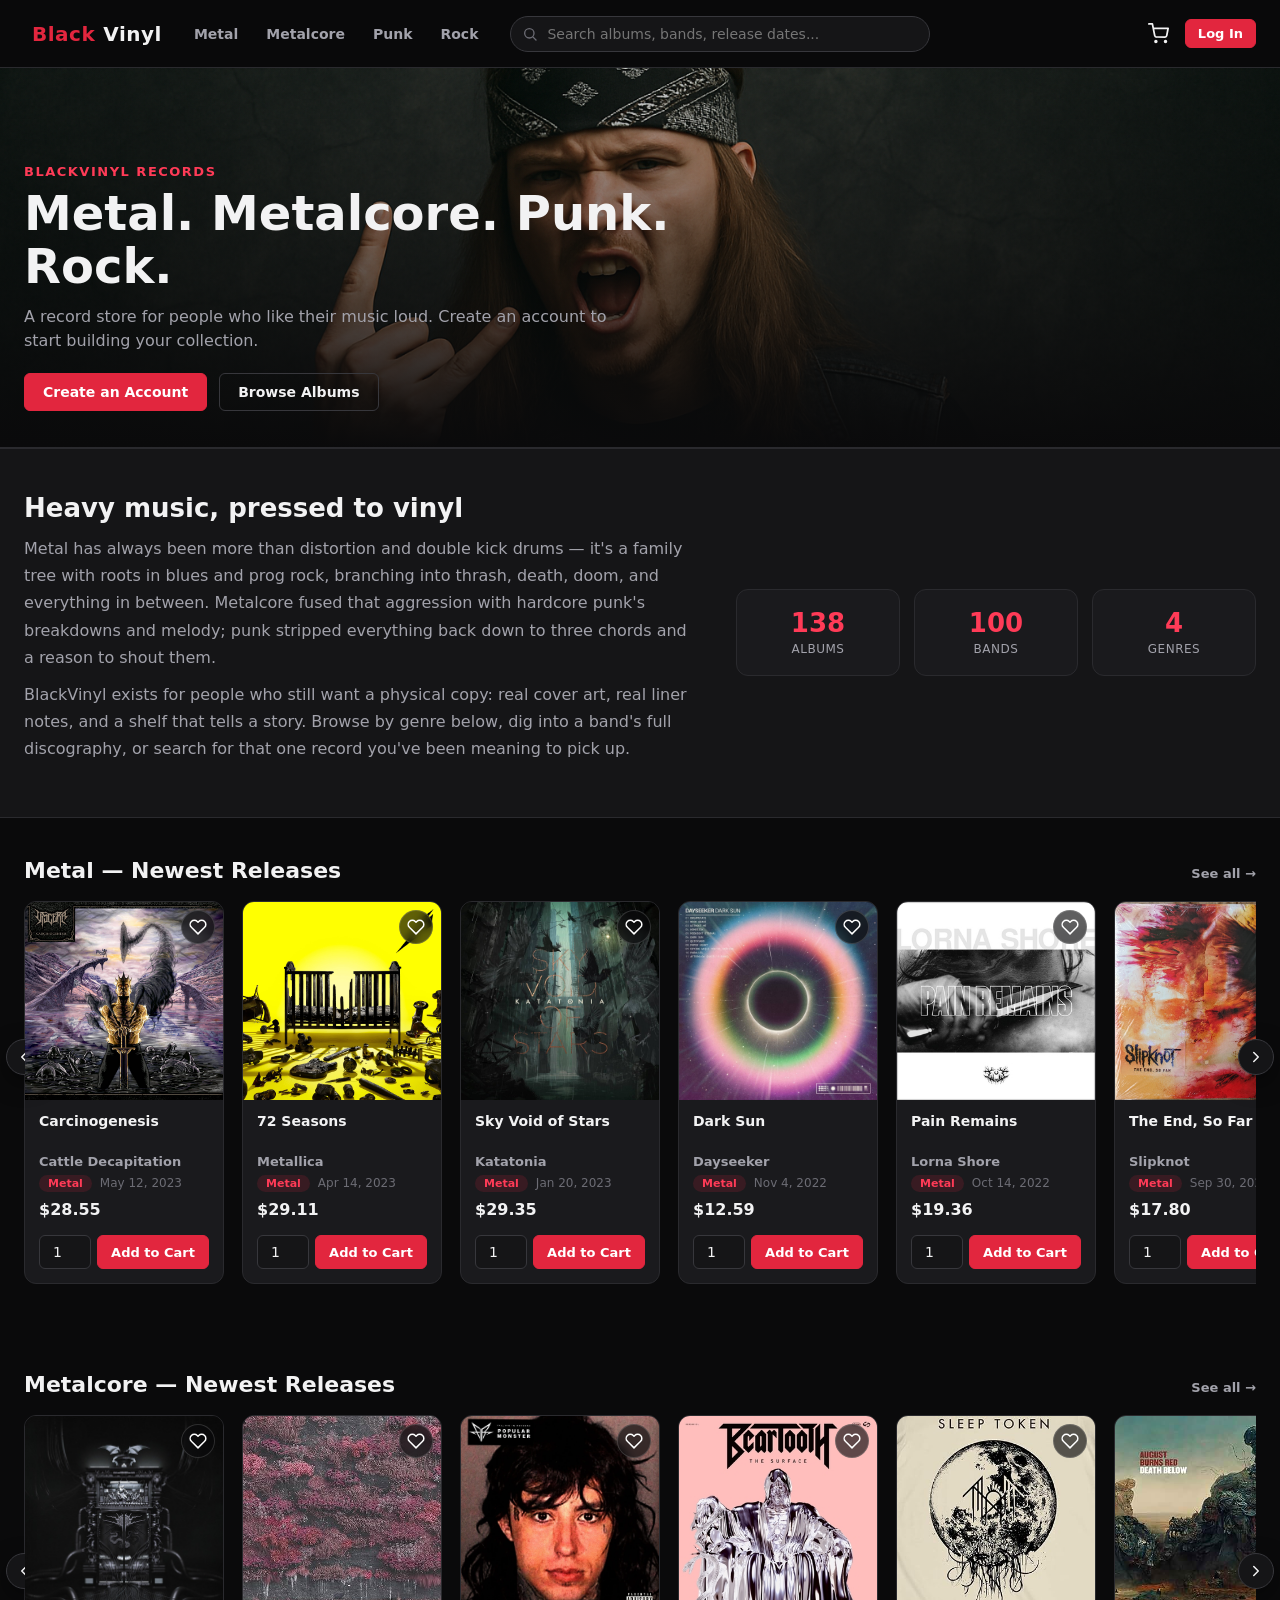
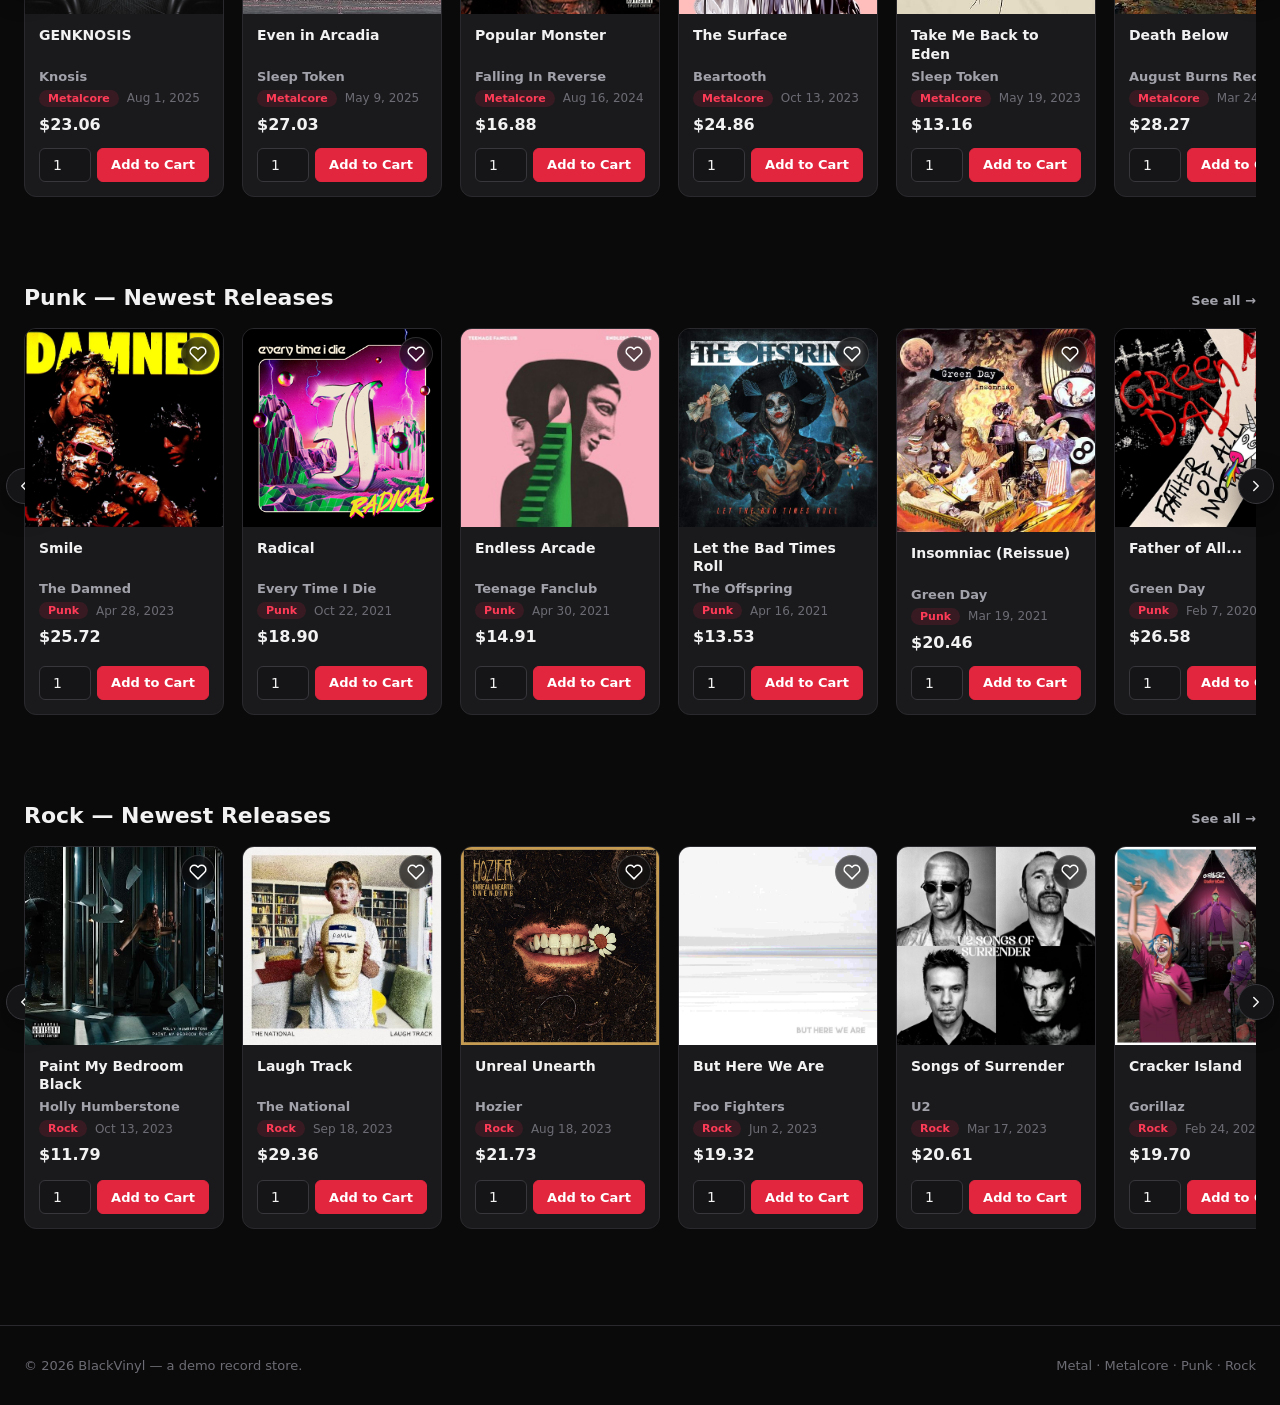
==== index.html @ 6f40c738 "Initial commit: BlackVinyl storefront Static EC site for metal/metalcore/punk/rock albums, built for" ====
<!DOCTYPE html>
<html lang="en">
<head>
<meta charset="UTF-8">
<meta name="viewport" content="width=device-width, initial-scale=1.0">
<title>BlackVinyl — Metal, Metalcore, Punk &amp; Rock Albums</title>
<meta name="description" content="BlackVinyl is a record store for metal, metalcore, punk, and rock albums.">
<link rel="icon" href="data:image/svg+xml,%3Csvg xmlns='http://www.w3.org/2000/svg' viewBox='0 0 100 100'%3E%3Ctext y='.9em' font-size='90'%3E%F0%9F%92%BF%3C/text%3E%3C/svg%3E">
<link rel="stylesheet" href="css/styles.css">
</head>
<body>
<div id="navbar-root"></div>

<main>
  <div id="hero-root"></div>

  <section class="info-band">
    <div class="container info-band-grid">
      <div>
        <h2>Heavy music, pressed to vinyl</h2>
        <p>Metal has always been more than distortion and double kick drums — it's a family tree with roots in blues and prog rock, branching into thrash, death, doom, and everything in between. Metalcore fused that aggression with hardcore punk's breakdowns and melody; punk stripped everything back down to three chords and a reason to shout them.</p>
        <p>BlackVinyl exists for people who still want a physical copy: real cover art, real liner notes, and a shelf that tells a story. Browse by genre below, dig into a band's full discography, or search for that one record you've been meaning to pick up.</p>
      </div>
      <div class="info-stats">
        <div class="info-stat"><strong id="stat-albums">—</strong><span>Albums</span></div>
        <div class="info-stat"><strong id="stat-bands">—</strong><span>Bands</span></div>
        <div class="info-stat"><strong>4</strong><span>Genres</span></div>
      </div>
    </div>
  </section>

  <div class="container">
    <section class="section" id="carousel-metal"></section>
    <section class="section" id="carousel-metalcore"></section>
    <section class="section" id="carousel-punk"></section>
    <section class="section" id="carousel-rock"></section>
  </div>
</main>

<div id="footer-root"></div>

<script src="js/data.js"></script>
<script src="js/store.js"></script>
<script src="js/ui.js"></script>
<script src="js/pages/home.js"></script>
</body>
</html>
---- css/styles.css ----
/* css/styles.css — shared design system for every page of the store. */

:root {
  --bg: #0a0a0b;
  --bg-elevated: #151517;
  --bg-card: #1a1a1d;
  --bg-card-hover: #202024;
  --border: #2a2a2e;
  --border-light: #37373c;
  --text: #f2f2f3;
  --text-muted: #a2a2ab;
  --text-faint: #6c6c74;
  --accent: #e2263e;
  --accent-hover: #ff3b57;
  --accent-soft: rgba(226, 38, 62, 0.15);
  --success: #35c76c;
  --danger: #ff5c5c;
  --radius-sm: 6px;
  --radius: 12px;
  --radius-lg: 18px;
  --shadow: 0 8px 24px rgba(0, 0, 0, 0.45);
  --header-h: 68px;
  --max-width: 1320px;
  --font: 'Segoe UI', 'Inter', system-ui, -apple-system, Roboto, Helvetica, Arial, sans-serif;
}

* { box-sizing: border-box; }

html, body {
  margin: 0;
  padding: 0;
  background: var(--bg);
  color: var(--text);
  font-family: var(--font);
  scroll-behavior: smooth;
}

body {
  min-height: 100vh;
  display: flex;
  flex-direction: column;
}

a { color: inherit; text-decoration: none; }
a:hover { color: var(--accent-hover); }

img { max-width: 100%; display: block; }

button, input, select { font-family: inherit; }

.container {
  width: 100%;
  max-width: var(--max-width);
  margin: 0 auto;
  padding: 0 24px;
}

main { flex: 1 0 auto; }

.visually-hidden {
  position: absolute !important;
  width: 1px; height: 1px;
  padding: 0; margin: -1px;
  overflow: hidden;
  clip: rect(0,0,0,0);
  white-space: nowrap;
  border: 0;
}

/* ---------------------------- buttons ------------------------------------ */

.btn {
  display: inline-flex;
  align-items: center;
  justify-content: center;
  gap: 6px;
  padding: 10px 18px;
  border-radius: var(--radius-sm);
  border: 1px solid var(--border-light);
  background: var(--bg-elevated);
  color: var(--text);
  font-size: 14px;
  font-weight: 600;
  cursor: pointer;
  transition: background .15s ease, border-color .15s ease, transform .05s ease;
  white-space: nowrap;
}
.btn:hover { background: var(--bg-card-hover); border-color: var(--border-light); }
.btn:active { transform: scale(0.98); }
.btn:disabled { opacity: .5; cursor: not-allowed; }

.btn-primary {
  background: var(--accent);
  border-color: var(--accent);
  color: #fff;
}
.btn-primary:hover { background: var(--accent-hover); border-color: var(--accent-hover); }

.btn-outline {
  background: transparent;
  border-color: var(--border-light);
}

.btn-sm { padding: 6px 12px; font-size: 13px; }
.btn-block { width: 100%; }

.btn-icon {
  width: 38px; height: 38px;
  padding: 0;
  border-radius: 50%;
  background: transparent;
  border: 1px solid transparent;
}
.btn-icon:hover { background: var(--bg-elevated); }
.btn-icon svg { width: 20px; height: 20px; }

.btn-danger-text { color: var(--danger); background: transparent; border-color: var(--border); }
.btn-danger-text:hover { background: rgba(255,92,92,0.1); }

/* ---------------------------- header / nav -------------------------------- */

.site-header {
  position: sticky;
  top: 0;
  z-index: 50;
  height: var(--header-h);
  display: flex;
  align-items: center;
  background: rgba(10,10,11,0.92);
  backdrop-filter: blur(10px);
  border-bottom: 1px solid var(--border);
}

.site-header .container {
  display: flex;
  align-items: center;
  gap: 20px;
  height: 100%;
}

.brand {
  font-size: 20px;
  font-weight: 800;
  letter-spacing: 0.5px;
  color: var(--text);
  display: flex;
  align-items: center;
  gap: 8px;
  flex-shrink: 0;
}
.brand span { color: var(--accent); }

.nav-links {
  display: flex;
  align-items: center;
  gap: 4px;
  list-style: none;
  margin: 0;
  padding: 0;
}
.nav-links a {
  display: block;
  padding: 8px 12px;
  border-radius: var(--radius-sm);
  font-size: 14px;
  font-weight: 600;
  color: var(--text-muted);
}
.nav-links a:hover, .nav-links a.active {
  color: var(--text);
  background: var(--bg-elevated);
}

.nav-search {
  flex: 1 1 auto;
  max-width: 420px;
  position: relative;
}
.nav-search form { display: flex; }
.nav-search input {
  width: 100%;
  padding: 9px 14px 9px 36px;
  border-radius: 999px;
  border: 1px solid var(--border-light);
  background: var(--bg-elevated);
  color: var(--text);
  font-size: 14px;
}
.nav-search input:focus {
  outline: none;
  border-color: var(--accent);
}
.nav-search svg {
  position: absolute;
  left: 12px;
  top: 50%;
  transform: translateY(-50%);
  width: 16px; height: 16px;
  color: var(--text-faint);
  pointer-events: none;
}

.nav-icons {
  display: flex;
  align-items: center;
  gap: 6px;
  flex-shrink: 0;
  margin-left: auto;
}

.icon-btn {
  position: relative;
  width: 40px; height: 40px;
  display: flex; align-items: center; justify-content: center;
  border-radius: 50%;
  color: var(--text);
  border: 1px solid transparent;
  background: transparent;
  cursor: pointer;
}
.icon-btn:hover { background: var(--bg-elevated); }
.icon-btn svg { width: 21px; height: 21px; }

.badge-count {
  position: absolute;
  top: -2px; right: -2px;
  min-width: 18px; height: 18px;
  padding: 0 4px;
  border-radius: 999px;
  background: var(--accent);
  color: #fff;
  font-size: 11px;
  font-weight: 700;
  display: flex; align-items: center; justify-content: center;
  line-height: 1;
}

.user-menu { position: relative; }
.user-menu-panel {
  position: absolute;
  top: calc(100% + 8px);
  right: 0;
  min-width: 200px;
  background: var(--bg-elevated);
  border: 1px solid var(--border);
  border-radius: var(--radius);
  box-shadow: var(--shadow);
  padding: 8px;
  display: none;
  flex-direction: column;
  gap: 2px;
}
.user-menu-panel.open { display: flex; }
.user-menu-panel a, .user-menu-panel button {
  display: block;
  width: 100%;
  text-align: left;
  padding: 9px 12px;
  border-radius: var(--radius-sm);
  background: transparent;
  border: none;
  color: var(--text);
  font-size: 14px;
  cursor: pointer;
}
.user-menu-panel a:hover, .user-menu-panel button:hover { background: var(--bg-card-hover); }
.user-menu-panel .menu-divider { height: 1px; background: var(--border); margin: 6px 4px; }
.user-menu-email { padding: 6px 12px 10px; font-size: 12px; color: var(--text-faint); border-bottom: 1px solid var(--border); margin-bottom: 4px; }

.nav-toggle {
  display: none;
  width: 38px; height: 38px;
  border-radius: var(--radius-sm);
  background: transparent;
  border: 1px solid transparent;
  color: var(--text);
  cursor: pointer;
  flex-shrink: 0;
}
.nav-toggle:hover { background: var(--bg-elevated); }
.nav-toggle svg { width: 20px; height: 20px; }

/* ------------------------------- hero -------------------------------------- */

.hero {
  position: relative;
  min-height: 380px;
  display: flex;
  align-items: flex-end;
  background-size: cover;
  background-position: center 30%;
  border-bottom: 1px solid var(--border);
}
.hero-sm { min-height: 220px; }
.hero::before {
  content: '';
  position: absolute; inset: 0;
  background: linear-gradient(180deg, rgba(10,10,11,0.15) 0%, rgba(10,10,11,0.55) 55%, var(--bg) 100%);
}
.hero-content {
  position: relative;
  z-index: 1;
  padding: 40px 24px 36px;
  width: 100%;
  max-width: var(--max-width);
  margin: 0 auto;
}
.hero-eyebrow {
  color: var(--accent-hover);
  font-size: 13px;
  font-weight: 700;
  text-transform: uppercase;
  letter-spacing: 1.5px;
  margin: 0 0 8px;
}
.hero-title {
  font-size: clamp(28px, 5vw, 48px);
  font-weight: 800;
  margin: 0 0 12px;
  max-width: 720px;
  line-height: 1.1;
}
.hero-subtitle {
  font-size: 16px;
  color: var(--text-muted);
  max-width: 620px;
  margin: 0 0 20px;
  line-height: 1.5;
}
.hero-actions { display: flex; gap: 12px; flex-wrap: wrap; }

/* ------------------------------ sections ----------------------------------- */

.section {
  padding: 40px 0;
}
.section-header {
  display: flex;
  align-items: baseline;
  justify-content: space-between;
  gap: 16px;
  margin-bottom: 18px;
}
.section-title {
  font-size: 22px;
  font-weight: 800;
  margin: 0;
}
.section-link { font-size: 13px; font-weight: 700; color: var(--text-muted); }
.section-link:hover { color: var(--accent-hover); }

.info-band {
  background: var(--bg-elevated);
  border-top: 1px solid var(--border);
  border-bottom: 1px solid var(--border);
  padding: 44px 0;
}
.info-band-grid {
  display: grid;
  grid-template-columns: 1.3fr 1fr;
  gap: 36px;
  align-items: center;
}
.info-band h2 { font-size: 26px; margin: 0 0 12px; }
.info-band p { color: var(--text-muted); line-height: 1.7; margin: 0 0 10px; }
.info-stats { display: grid; grid-template-columns: repeat(3, 1fr); gap: 14px; }
.info-stat {
  background: var(--bg-card);
  border: 1px solid var(--border);
  border-radius: var(--radius);
  padding: 18px;
  text-align: center;
}
.info-stat strong { display: block; font-size: 26px; color: var(--accent-hover); }
.info-stat span { font-size: 12px; color: var(--text-muted); text-transform: uppercase; letter-spacing: 0.5px; }

/* ------------------------------ carousel ------------------------------------ */

.carousel-wrap { position: relative; }
.carousel-track {
  display: flex;
  gap: 18px;
  overflow-x: auto;
  scroll-snap-type: x proximity;
  padding-bottom: 8px;
  scrollbar-width: thin;
  scrollbar-color: var(--border-light) transparent;
}
.carousel-track::-webkit-scrollbar { height: 8px; }
.carousel-track::-webkit-scrollbar-thumb { background: var(--border-light); border-radius: 999px; }
.carousel-track > .album-card { flex: 0 0 200px; scroll-snap-align: start; }

.carousel-nav {
  position: absolute;
  top: 40%;
  transform: translateY(-50%);
  width: 36px; height: 36px;
  border-radius: 50%;
  background: var(--bg-elevated);
  border: 1px solid var(--border-light);
  color: var(--text);
  display: flex; align-items: center; justify-content: center;
  cursor: pointer;
  box-shadow: var(--shadow);
}
.carousel-nav.prev { left: -18px; }
.carousel-nav.next { right: -18px; }
.carousel-nav svg { width: 18px; height: 18px; }

/* ------------------------------ album grid / card ---------------------------- */

.album-grid {
  display: grid;
  grid-template-columns: repeat(auto-fill, minmax(190px, 1fr));
  gap: 20px;
}

.album-card {
  background: var(--bg-card);
  border: 1px solid var(--border);
  border-radius: var(--radius);
  overflow: hidden;
  display: flex;
  flex-direction: column;
  transition: border-color .15s ease, transform .15s ease;
}
.album-card:hover { border-color: var(--border-light); transform: translateY(-2px); }

.album-card-media {
  position: relative;
  aspect-ratio: 1 / 1;
  background: var(--bg-elevated);
}
.album-card-media img { width: 100%; height: 100%; object-fit: cover; }

.like-btn {
  position: absolute;
  top: 8px; right: 8px;
  width: 34px; height: 34px;
  border-radius: 50%;
  border: 1px solid rgba(255,255,255,0.15);
  background: rgba(10,10,11,0.65);
  backdrop-filter: blur(4px);
  color: #fff;
  display: flex; align-items: center; justify-content: center;
  cursor: pointer;
}
.like-btn svg { width: 18px; height: 18px; }
.like-btn.liked { color: var(--accent); border-color: var(--accent); }
.like-btn.liked svg { fill: var(--accent); }

.remove-liked-btn {
  position: absolute;
  top: 8px; right: 8px;
  width: 34px; height: 34px;
  border-radius: 50%;
  border: 1px solid rgba(255,255,255,0.15);
  background: rgba(10,10,11,0.65);
  color: #fff;
  display: flex; align-items: center; justify-content: center;
  cursor: pointer;
}
.remove-liked-btn:hover { background: var(--danger); border-color: var(--danger); }
.remove-liked-btn svg { width: 16px; height: 16px; }

.album-card-body {
  padding: 12px 14px 14px;
  display: flex;
  flex-direction: column;
  gap: 6px;
  flex: 1;
}
.album-card-title {
  font-size: 14px;
  font-weight: 700;
  line-height: 1.3;
  display: -webkit-box;
  -webkit-line-clamp: 2;
  -webkit-box-orient: vertical;
  overflow: hidden;
  min-height: 2.6em;
}
.album-card-band {
  font-size: 13px;
  color: var(--text-muted);
  font-weight: 600;
}
.album-card-band:hover { color: var(--accent-hover); }
.album-card-meta {
  display: flex;
  align-items: center;
  gap: 8px;
  font-size: 12px;
  color: var(--text-faint);
}
.genre-pill {
  display: inline-block;
  padding: 2px 9px;
  border-radius: 999px;
  background: var(--accent-soft);
  color: var(--accent-hover);
  font-size: 11px;
  font-weight: 700;
  text-transform: capitalize;
}
.genre-pill:hover { background: var(--accent); color: #fff; }

.album-card-price {
  font-size: 16px;
  font-weight: 800;
  margin-top: 2px;
}

.album-card-actions {
  margin-top: auto;
  padding-top: 8px;
  display: flex;
  flex-direction: column;
  gap: 6px;
}
.add-to-cart-row { display: flex; gap: 6px; }
.qty-input {
  width: 52px;
  padding: 8px 6px;
  text-align: center;
  border-radius: var(--radius-sm);
  border: 1px solid var(--border-light);
  background: var(--bg-elevated);
  color: var(--text);
  font-size: 14px;
}
.qty-input:focus { outline: none; border-color: var(--accent); }
.add-to-cart-row .btn { flex: 1; }

.already-in-cart-note {
  font-size: 11.5px;
  color: var(--success);
  font-weight: 600;
}

/* ------------------------------ page banner / grids --------------------------- */

.page-header { margin-bottom: 22px; }
.page-title { font-size: 24px; font-weight: 800; margin: 0 0 4px; }
.page-subtitle { color: var(--text-muted); font-size: 14px; margin: 0; }

.band-chip-grid {
  display: flex; flex-wrap: wrap; gap: 8px;
}

.empty-state {
  text-align: center;
  padding: 60px 20px;
  color: var(--text-muted);
}
.empty-state h3 { color: var(--text); font-size: 18px; margin: 0 0 8px; }
.empty-state svg { width: 44px; height: 44px; color: var(--text-faint); margin-bottom: 14px; }

/* ------------------------------ forms ------------------------------------- */

.auth-wrap {
  max-width: 420px;
  margin: 48px auto;
  background: var(--bg-card);
  border: 1px solid var(--border);
  border-radius: var(--radius-lg);
  padding: 32px;
}
.auth-tabs {
  display: flex;
  border: 1px solid var(--border);
  border-radius: var(--radius-sm);
  overflow: hidden;
  margin-bottom: 24px;
}
.auth-tab {
  flex: 1;
  text-align: center;
  padding: 10px;
  cursor: pointer;
  font-weight: 700;
  font-size: 14px;
  color: var(--text-muted);
  background: var(--bg-elevated);
}
.auth-tab.active { background: var(--accent); color: #fff; }

.form-group { margin-bottom: 16px; }
.form-group label {
  display: block;
  font-size: 13px;
  font-weight: 600;
  color: var(--text-muted);
  margin-bottom: 6px;
}
.form-group input {
  width: 100%;
  padding: 11px 12px;
  border-radius: var(--radius-sm);
  border: 1px solid var(--border-light);
  background: var(--bg-elevated);
  color: var(--text);
  font-size: 14px;
}
.form-group input:focus { outline: none; border-color: var(--accent); }
.form-row { display: flex; gap: 12px; }
.form-row .form-group { flex: 1; }

.form-error {
  background: rgba(255,92,92,0.12);
  border: 1px solid rgba(255,92,92,0.35);
  color: var(--danger);
  padding: 10px 12px;
  border-radius: var(--radius-sm);
  font-size: 13px;
  margin-bottom: 16px;
  display: none;
}
.form-error.show { display: block; }

.form-success {
  background: rgba(53,199,108,0.12);
  border: 1px solid rgba(53,199,108,0.35);
  color: var(--success);
  padding: 10px 12px;
  border-radius: var(--radius-sm);
  font-size: 13px;
  margin-bottom: 16px;
}

/* ------------------------------ cart / checkout ------------------------------ */

.cart-layout {
  display: grid;
  grid-template-columns: 1fr 340px;
  gap: 28px;
  align-items: start;
}
.cart-list { display: flex; flex-direction: column; gap: 12px; }
.cart-line {
  display: flex;
  align-items: center;
  gap: 14px;
  background: var(--bg-card);
  border: 1px solid var(--border);
  border-radius: var(--radius);
  padding: 12px;
}
.cart-line img {
  width: 72px; height: 72px;
  object-fit: cover;
  border-radius: var(--radius-sm);
  flex-shrink: 0;
}
.cart-line-info { flex: 1; min-width: 0; }
.cart-line-title { font-weight: 700; font-size: 14px; margin: 0 0 2px; }
.cart-line-band { font-size: 13px; color: var(--text-muted); margin: 0 0 6px; }
.cart-line-price { font-size: 13px; color: var(--text-faint); }
.cart-line-controls {
  display: flex;
  align-items: center;
  gap: 10px;
  flex-shrink: 0;
}
.qty-stepper {
  display: flex;
  align-items: center;
  border: 1px solid var(--border-light);
  border-radius: var(--radius-sm);
  overflow: hidden;
}
.qty-stepper button {
  width: 30px; height: 30px;
  background: var(--bg-elevated);
  border: none;
  color: var(--text);
  cursor: pointer;
  font-size: 16px;
}
.qty-stepper button:hover { background: var(--bg-card-hover); }
.qty-stepper input {
  width: 40px;
  text-align: center;
  border: none;
  background: transparent;
  color: var(--text);
  font-size: 14px;
}
.cart-line-total { font-weight: 800; min-width: 70px; text-align: right; }

.summary-card {
  background: var(--bg-card);
  border: 1px solid var(--border);
  border-radius: var(--radius);
  padding: 20px;
  position: sticky;
  top: calc(var(--header-h) + 16px);
}
.summary-row {
  display: flex;
  justify-content: space-between;
  font-size: 14px;
  color: var(--text-muted);
  margin-bottom: 10px;
}
.summary-row.total {
  color: var(--text);
  font-weight: 800;
  font-size: 18px;
  border-top: 1px solid var(--border);
  padding-top: 12px;
  margin-top: 8px;
}

.checkout-item {
  display: flex;
  justify-content: space-between;
  gap: 10px;
  font-size: 13px;
  padding: 8px 0;
  border-bottom: 1px solid var(--border);
}
.checkout-item:last-child { border-bottom: none; }

/* ------------------------------ orders ------------------------------------- */

.order-card {
  background: var(--bg-card);
  border: 1px solid var(--border);
  border-radius: var(--radius);
  padding: 18px 20px;
  margin-bottom: 16px;
}
.order-card-head {
  display: flex;
  flex-wrap: wrap;
  justify-content: space-between;
  gap: 10px;
  align-items: center;
  margin-bottom: 12px;
  padding-bottom: 12px;
  border-bottom: 1px solid var(--border);
}
.order-id { font-weight: 800; font-family: 'Consolas', monospace; letter-spacing: 0.5px; }
.order-meta { display: flex; gap: 18px; flex-wrap: wrap; font-size: 13px; color: var(--text-muted); }
.order-meta strong { color: var(--text); }
.order-items-list { display: flex; flex-direction: column; gap: 8px; }
.order-item-row {
  display: flex;
  align-items: center;
  gap: 10px;
  font-size: 13px;
}
.order-item-row img { width: 40px; height: 40px; object-fit: cover; border-radius: 6px; }
.order-item-row .grow { flex: 1; color: var(--text-muted); }

/* ------------------------------ toasts -------------------------------------- */

.toast-container {
  position: fixed;
  bottom: 20px;
  right: 20px;
  z-index: 200;
  display: flex;
  flex-direction: column;
  gap: 10px;
}
.toast {
  background: var(--bg-elevated);
  border: 1px solid var(--border-light);
  border-left: 4px solid var(--accent);
  color: var(--text);
  padding: 12px 16px;
  border-radius: var(--radius-sm);
  box-shadow: var(--shadow);
  font-size: 14px;
  min-width: 220px;
  max-width: 320px;
  animation: toast-in .18s ease-out;
}
.toast.success { border-left-color: var(--success); }
@keyframes toast-in {
  from { opacity: 0; transform: translateY(8px); }
  to { opacity: 1; transform: translateY(0); }
}

/* ------------------------------ footer -------------------------------------- */

.site-footer {
  border-top: 1px solid var(--border);
  padding: 32px 0;
  margin-top: 48px;
  color: var(--text-faint);
  font-size: 13px;
}
.site-footer .container {
  display: flex;
  justify-content: space-between;
  flex-wrap: wrap;
  gap: 10px;
}

/* ------------------------------ generic panel -------------------------------- */

.panel {
  background: var(--bg-card);
  border: 1px solid var(--border);
  border-radius: var(--radius-lg);
  padding: 28px;
}
.panel-narrow { max-width: 480px; margin: 0 auto; }
.panel-title { font-size: 20px; font-weight: 800; margin: 0 0 20px; }
.field-static {
  padding: 11px 12px;
  border-radius: var(--radius-sm);
  border: 1px solid var(--border);
  background: var(--bg-elevated);
  color: var(--text-muted);
  font-size: 14px;
}
.breadcrumb { font-size: 13px; color: var(--text-faint); margin-bottom: 14px; }
.breadcrumb a:hover { color: var(--accent-hover); }

/* ------------------------------ album detail page ----------------------------- */

.album-detail-card {
  display: grid;
  grid-template-columns: 340px 1fr;
  gap: 32px;
  padding: 0;
  background: transparent;
  border: none;
}
.album-detail-cover {
  border-radius: var(--radius-lg);
  overflow: hidden;
  border: 1px solid var(--border);
  aspect-ratio: 1 / 1;
  background: var(--bg-elevated);
  position: relative;
}
.album-detail-cover img { width: 100%; height: 100%; object-fit: cover; }
.album-detail-info { display: flex; flex-direction: column; gap: 10px; padding-top: 4px; }
.album-detail-title { font-size: 30px; font-weight: 800; margin: 0; line-height: 1.2; }
.album-detail-band { font-size: 17px; color: var(--text-muted); font-weight: 600; }
.album-detail-band:hover { color: var(--accent-hover); }
.album-detail-meta { display: flex; align-items: center; gap: 12px; margin: 4px 0; }
.album-detail-price { font-size: 28px; font-weight: 800; margin: 10px 0; }
.album-detail-actions { display: flex; align-items: center; gap: 12px; flex-wrap: wrap; margin-top: 6px; }
.album-detail-actions .qty-input { width: 64px; padding: 12px 8px; }
.album-detail-actions .btn { padding: 12px 22px; }
.album-detail-like {
  width: 48px; height: 48px;
  border-radius: 50%;
  border: 1px solid var(--border-light);
  background: var(--bg-elevated);
  color: var(--text);
  display: flex; align-items: center; justify-content: center;
  cursor: pointer;
}
.album-detail-like svg { width: 22px; height: 22px; }
.album-detail-like.liked { color: var(--accent); border-color: var(--accent); }
.album-detail-like.liked svg { fill: var(--accent); }

@media (max-width: 700px) {
  .album-detail-card { grid-template-columns: 1fr; }
}

/* ------------------------------ responsive ---------------------------------- */

@media (max-width: 980px) {
  .info-band-grid { grid-template-columns: 1fr; }
  .cart-layout { grid-template-columns: 1fr; }
  .summary-card { position: static; }
}

@media (max-width: 760px) {
  .nav-toggle { display: flex; align-items: center; justify-content: center; }
  .nav-links {
    display: none;
    position: absolute;
    top: 100%;
    left: 0;
    right: 0;
    flex-direction: column;
    align-items: stretch;
    gap: 2px;
    background: var(--bg-elevated);
    border-bottom: 1px solid var(--border);
    padding: 8px 16px 14px;
    box-shadow: var(--shadow);
  }
  .nav-links.open { display: flex; }
  .nav-links a { padding: 10px 12px; }
  .site-header { height: auto; padding: 10px 0; position: sticky; }
  .site-header .container { flex-wrap: wrap; position: relative; }
  .nav-search { order: 3; max-width: none; width: 100%; margin-top: 10px; }
  .hero { min-height: 300px; }
  .album-grid { grid-template-columns: repeat(auto-fill, minmax(150px, 1fr)); gap: 14px; }
  .carousel-track > .album-card { flex-basis: 150px; }
}
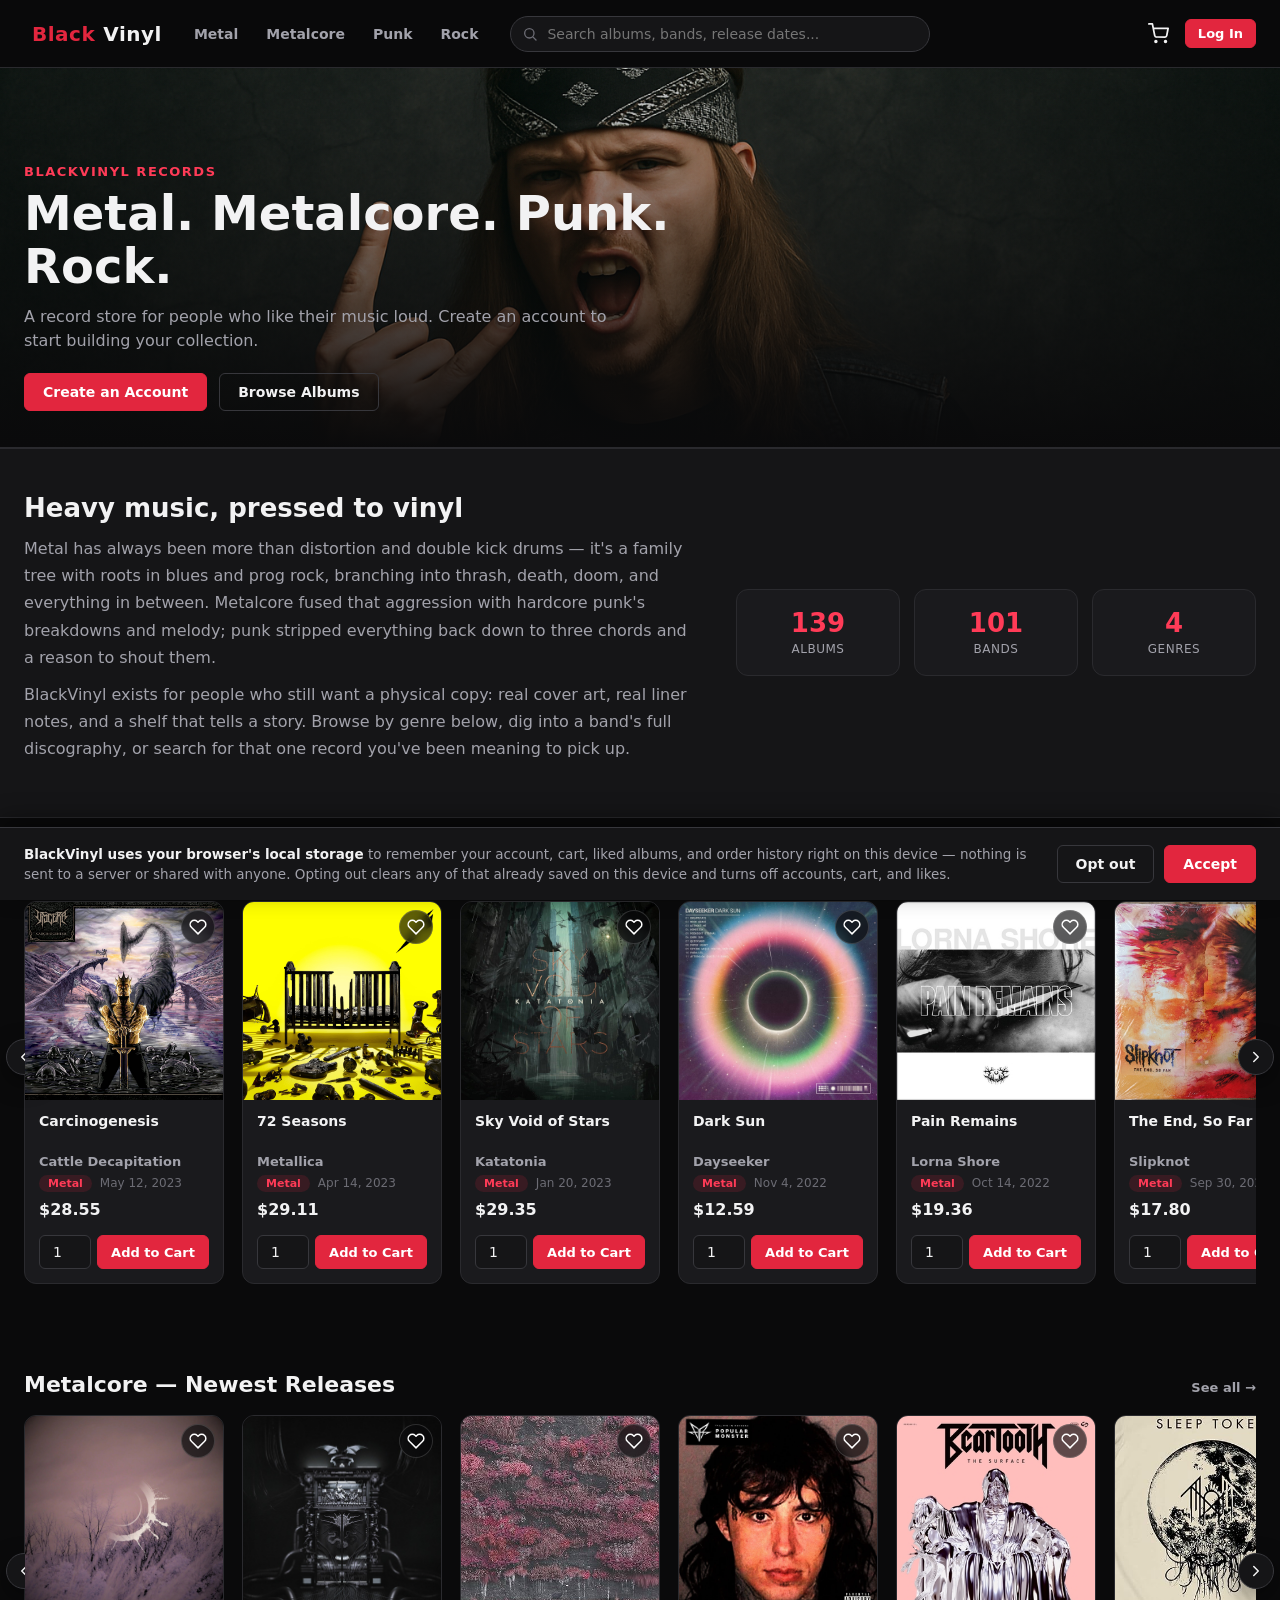
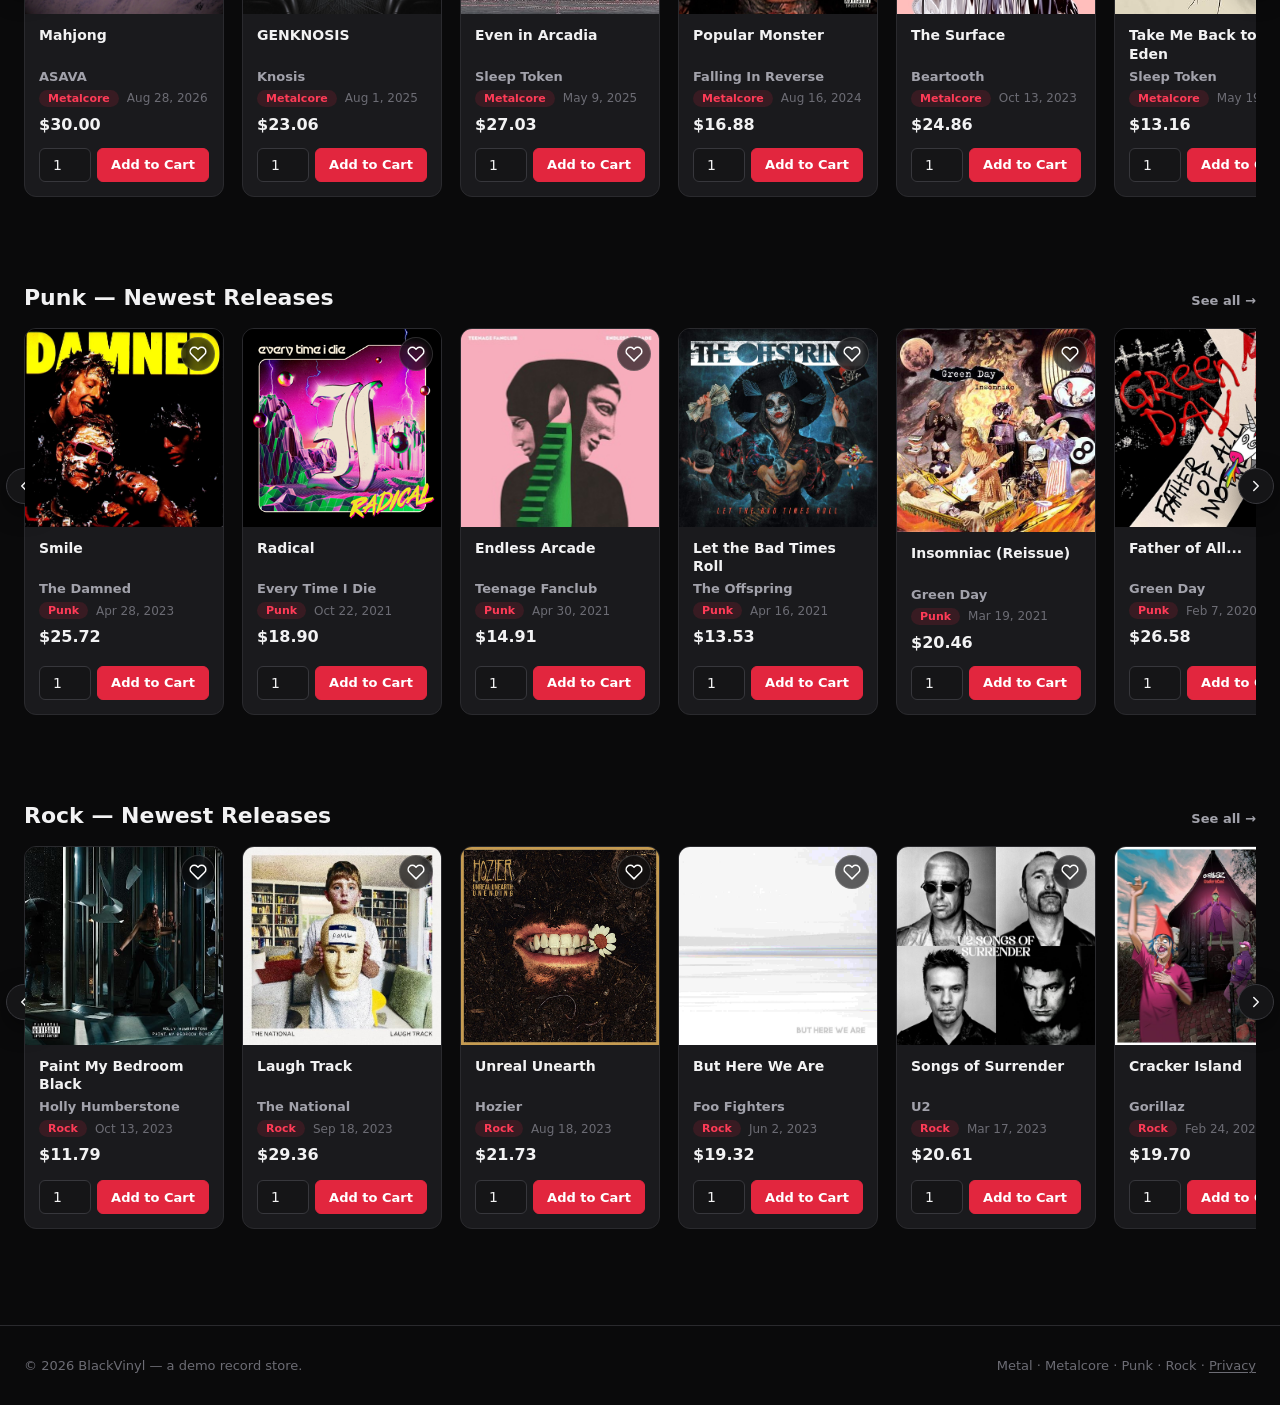
==== commit 287771af: "Embed Salesforce Data Cloud (C360A) beacon script on every page Added <script src="https://cdn.c360a" ====
--- a/index.html
+++ b/index.html
@@ -7,6 +7,7 @@
 <meta name="description" content="BlackVinyl is a record store for metal, metalcore, punk, and rock albums.">
 <link rel="icon" href="data:image/svg+xml,%3Csvg xmlns='http://www.w3.org/2000/svg' viewBox='0 0 100 100'%3E%3Ctext y='.9em' font-size='90'%3E%F0%9F%92%BF%3C/text%3E%3C/svg%3E">
 <link rel="stylesheet" href="css/styles.css">
+<script src="https://cdn.c360a.salesforce.com/beacon/c360a/7de6a3b1-0e6a-4644-84d8-524a1e90d727/scripts/c360a.min.js"></script>
 </head>
 <body>
 <div id="navbar-root"></div>
--- a/css/styles.css
+++ b/css/styles.css
@@ -656,6 +656,8 @@
 .cart-line-title { font-weight: 700; font-size: 14px; margin: 0 0 2px; }
 .cart-line-band { font-size: 13px; color: var(--text-muted); margin: 0 0 6px; }
 .cart-line-price { font-size: 13px; color: var(--text-faint); }
+.cart-line-id { font-size: 12px; color: var(--text-faint); margin-top: 2px; font-family: 'Consolas', monospace; }
+.cart-line-qty { font-size: 12px; color: var(--text-faint); margin-top: 2px; }
 .cart-line-controls {
   display: flex;
   align-items: center;
@@ -721,6 +723,8 @@
   border-bottom: 1px solid var(--border);
 }
 .checkout-item:last-child { border-bottom: none; }
+.checkout-item-id { font-size: 11.5px; color: var(--text-faint); font-family: 'Consolas', monospace; }
+.checkout-item-qty { font-size: 11.5px; color: var(--text-faint); }
 
 /* ------------------------------ orders ------------------------------------- */
 
@@ -782,6 +786,69 @@
 @keyframes toast-in {
   from { opacity: 0; transform: translateY(8px); }
   to { opacity: 1; transform: translateY(0); }
+}
+
+/* ------------------------------ consent banner ------------------------------- */
+
+.consent-banner {
+  position: fixed;
+  left: 0;
+  right: 0;
+  bottom: 0;
+  z-index: 300;
+  background: var(--bg-elevated);
+  border-top: 1px solid var(--border-light);
+  box-shadow: 0 -8px 24px rgba(0, 0, 0, 0.45);
+  animation: consent-in .25s ease-out;
+}
+.consent-banner .container {
+  position: relative;
+  padding: 16px 24px;
+  display: flex;
+  align-items: center;
+  gap: 20px;
+  flex-wrap: wrap;
+}
+.consent-close {
+  position: absolute;
+  top: 8px;
+  right: 8px;
+  width: 28px;
+  height: 28px;
+  padding: 0;
+  border-radius: 50%;
+  border: none;
+  background: transparent;
+  color: var(--text-faint);
+  cursor: pointer;
+  display: flex;
+  align-items: center;
+  justify-content: center;
+}
+.consent-close:hover { background: var(--bg-card-hover); color: var(--text); }
+.consent-close svg { width: 16px; height: 16px; }
+.consent-text {
+  flex: 1 1 420px;
+  font-size: 13.5px;
+  color: var(--text-muted);
+  line-height: 1.5;
+  margin: 0;
+}
+.consent-text strong { color: var(--text); }
+.consent-actions {
+  display: flex;
+  gap: 10px;
+  flex-shrink: 0;
+  margin-left: auto;
+}
+@keyframes consent-in {
+  from { transform: translateY(100%); }
+  to { transform: translateY(0); }
+}
+@media (max-width: 640px) {
+  .consent-banner .container { padding: 14px 16px; }
+  .consent-actions { width: 100%; }
+  .consent-actions .btn { flex: 1; }
 }
 
 /* ------------------------------ footer -------------------------------------- */
@@ -793,6 +860,19 @@
   color: var(--text-faint);
   font-size: 13px;
 }
+.link-btn {
+  background: none;
+  border: none;
+  padding: 0;
+  margin: 0;
+  color: inherit;
+  font: inherit;
+  cursor: pointer;
+  text-decoration: underline;
+  text-underline-offset: 2px;
+}
+.link-btn:hover { color: var(--accent-hover); }
+
 .site-footer .container {
   display: flex;
   justify-content: space-between;
